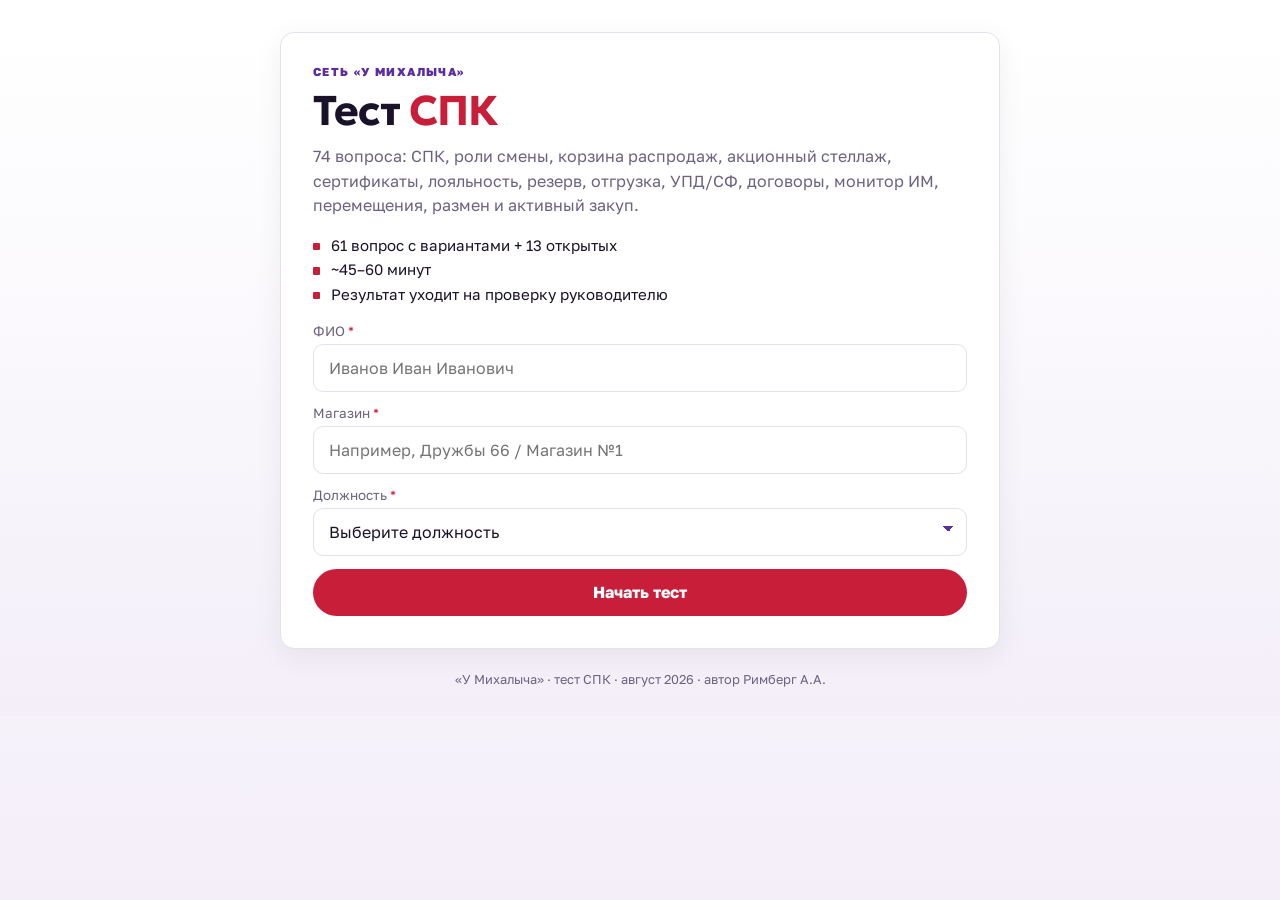
==== index.html @ d1e2302c "Добавить вопросы про корзину распродаж и акционный стеллаж. Темы разнесены по тесту; обновлены счётч" ====
<!DOCTYPE html>
<html lang="ru">
<head>
  <meta charset="UTF-8" />
  <meta name="viewport" content="width=device-width, initial-scale=1" />
  <title>Тест СПК — У Михалыча</title>
  <meta name="description" content="Тест знаний СПК и розницы «У Михалыча»: регламенты управляющего/СПК, кассир, кладовщик, продавец." />
  <link rel="preconnect" href="https://fonts.googleapis.com" />
  <link rel="preconnect" href="https://fonts.gstatic.com" crossorigin />
  <link href="https://fonts.googleapis.com/css2?family=Geologica:wght@600;700&family=Golos+Text:wght@400;500;600;700&display=swap" rel="stylesheet" />
  <link rel="stylesheet" href="styles.css" />
</head>
<body>
  <main class="shell">
    <section id="screen-start" class="panel">
      <p class="eyebrow">Сеть «У Михалыча»</p>
      <h1>Тест <span>СПК</span></h1>
      <p class="lead">
        74 вопроса: СПК, роли смены, корзина распродаж, акционный стеллаж,
        сертификаты, лояльность, резерв, отгрузка, УПД/СФ, договоры, монитор ИМ,
        перемещения, размен и активный закуп.
      </p>
      <ul class="meta">
        <li>61 вопрос с вариантами + 13 открытых</li>
        <li>~45–60 минут</li>
        <li>Результат уходит на проверку руководителю</li>
      </ul>

      <form id="start-form" class="start-form" novalidate>
        <label class="name-field">
          <span>ФИО <em>*</em></span>
          <input id="user-name" type="text" maxlength="100" required placeholder="Иванов Иван Иванович" autocomplete="name" />
        </label>
        <label class="name-field">
          <span>Магазин <em>*</em></span>
          <input id="user-store" type="text" maxlength="100" required placeholder="Например, Дружбы 66 / Магазин №1" autocomplete="organization" />
        </label>
        <label class="name-field">
          <span>Должность <em>*</em></span>
          <select id="user-role" required>
            <option value="" disabled selected>Выберите должность</option>
            <option>СПК</option>
            <option>Продавец-консультант</option>
            <option>Кассир</option>
            <option>Кладовщик</option>
            <option>РТЗ</option>
            <option>Супервайзер</option>
            <option>Другое</option>
          </select>
        </label>
        <p id="form-error" class="form-error hidden">Заполните ФИО, магазин и должность — поля обязательные.</p>
        <button type="submit" class="btn primary" id="btn-start">Начать тест</button>
      </form>
    </section>

    <section id="screen-quiz" class="panel hidden" aria-live="polite">
      <div class="topbar">
        <div class="progress-wrap">
          <div class="progress-bar" id="progress-bar"></div>
        </div>
        <div class="topmeta">
          <span id="q-counter">1 / 67</span>
          <span id="q-topic" class="topic"></span>
        </div>
      </div>
      <div id="q-type" class="q-type mc">Варианты</div>
      <h2 id="q-text"></h2>
      <div id="options" class="options" role="radiogroup"></div>
      <div id="open-wrap" class="open-wrap hidden">
        <textarea id="open-answer" rows="5" placeholder="Напишите ответ своими словами…"></textarea>
        <p class="open-hint">Открытый вопрос: оценивается по ключевым словам из регламента. После теста увидите эталон.</p>
      </div>
      <div class="nav">
        <button type="button" class="btn ghost" id="btn-prev" disabled>Назад</button>
        <button type="button" class="btn primary" id="btn-next" disabled>Далее</button>
      </div>
    </section>

    <section id="screen-result" class="panel hidden">
      <p class="eyebrow">Результат</p>
      <h1 id="score-title">Ваш результат</h1>
      <p class="scoreline"><span id="score-num">0</span><span class="slash">/</span><span id="score-total">67</span></p>
      <p id="score-percent" class="score-percent"></p>
      <p id="score-verdict" class="lead"></p>
      <p id="mail-status" class="mail-status" aria-live="polite"></p>

      <div id="summary-cards" class="summary-cards"></div>
      <h3 class="section-title">По темам</h3>
      <div id="topic-stats" class="topic-stats"></div>
      <div id="weak-block" class="weak-block hidden">
        <h3 class="section-title">Что подтянуть</h3>
        <ul id="weak-list" class="weak-list"></ul>
      </div>
      <h3 class="section-title">Разбор ответов</h3>
      <p class="review-hint">Сначала ошибки и частичные ответы, затем верные. Результат также отправлен на e-mail проверяющего.</p>
      <div id="review" class="review"></div>
      <button type="button" class="btn primary" id="btn-restart">Пройти ещё раз</button>
    </section>
  </main>

  <footer class="foot">«У Михалыча» · тест СПК · август 2026 · автор Римберг А.А.</footer>
  <script src="app.js"></script>
</body>
</html>
---- styles.css ----
:root {
  --bg: #faf8fc;
  --panel: #ffffff;
  --line: #e8e0ef;
  --text: #1a1228;
  --muted: #6b6280;
  --brand: #c81e3a;
  --brand-soft: rgba(200, 30, 58, 0.08);
  --violet: #5b2d9e;
  --violet-soft: #7a4bb8;
  --ok: #1f7a4d;
  --ok-bg: #e8f6ee;
  --bad: #c81e3a;
  --bad-bg: #fdecef;
  --partial: #b45309;
  --partial-bg: #fff7ed;
  --shadow: 0 8px 28px rgba(26, 18, 40, 0.06);
  --radius: 14px;
  --font: "Golos Text", "Segoe UI", sans-serif;
  --display: "Geologica", "Golos Text", sans-serif;
}

* { box-sizing: border-box; }

html, body {
  margin: 0;
  min-height: 100%;
  font-family: var(--font);
  color: var(--text);
  background:
    linear-gradient(180deg, #ffffff 0%, var(--bg) 45%, #f3eef8 100%);
}

.glow { display: none; }

.shell {
  position: relative;
  z-index: 1;
  width: min(720px, calc(100% - 2rem));
  margin: 2rem auto 1rem;
}

.panel {
  background: var(--panel);
  border: 1px solid var(--line);
  border-radius: var(--radius);
  padding: clamp(1.35rem, 3vw, 2rem);
  box-shadow: var(--shadow);
  animation: rise 0.35s ease both;
}

@keyframes rise {
  from { opacity: 0; transform: translateY(8px); }
  to { opacity: 1; transform: none; }
}

.hidden { display: none !important; }

.eyebrow {
  margin: 0 0 0.55rem;
  text-transform: uppercase;
  letter-spacing: 0.12em;
  font-size: 0.72rem;
  font-weight: 800;
  color: var(--violet);
}

h1 {
  font-family: var(--display);
  font-size: clamp(1.85rem, 5vw, 2.6rem);
  line-height: 1.08;
  margin: 0 0 0.7rem;
  letter-spacing: -0.02em;
}

h1 span {
  color: var(--brand);
}

h2 {
  font-family: var(--display);
  font-size: clamp(1.08rem, 3vw, 1.32rem);
  line-height: 1.35;
  margin: 0 0 1rem;
  font-weight: 600;
}

.lead {
  margin: 0 0 1.1rem;
  color: var(--muted);
  font-size: 1rem;
  line-height: 1.55;
}

.meta {
  list-style: none;
  padding: 0;
  margin: 0 0 1.25rem;
  display: grid;
  gap: 0.4rem;
}

.meta li {
  position: relative;
  padding-left: 1.1rem;
  color: var(--text);
  font-size: 0.94rem;
}

.meta li::before {
  content: "";
  position: absolute;
  left: 0;
  top: 0.45rem;
  width: 0.45rem;
  height: 0.45rem;
  border-radius: 1px;
  background: var(--brand);
}

.name-field {
  display: grid;
  gap: 0.35rem;
  margin-bottom: 0.8rem;
}

.name-field span {
  font-size: 0.84rem;
  color: var(--muted);
}

.name-field em {
  color: var(--brand);
  font-style: normal;
}

.start-form { margin-top: 0.3rem; }

.form-error {
  margin: 0 0 0.75rem;
  color: var(--bad);
  font-size: 0.9rem;
}

.mail-status {
  margin: 0 0 1rem;
  padding: 0.65rem 0.85rem;
  border-radius: 10px;
  border: 1px solid var(--line);
  background: #faf8fc;
  color: var(--muted);
  font-size: 0.9rem;
}

.mail-status.ok {
  border-color: color-mix(in srgb, var(--ok) 35%, var(--line));
  background: var(--ok-bg);
  color: var(--ok);
}

.mail-status.bad {
  border-color: color-mix(in srgb, var(--bad) 35%, var(--line));
  background: var(--bad-bg);
  color: var(--bad);
}

input[type="text"],
select,
textarea {
  width: 100%;
  border: 1px solid var(--line);
  background: #fff;
  color: var(--text);
  border-radius: 10px;
  padding: 0.8rem 0.95rem;
  font: inherit;
  outline: none;
  resize: vertical;
}

input[type="text"]:focus,
select:focus,
textarea:focus {
  border-color: var(--violet);
  box-shadow: 0 0 0 3px rgba(91, 45, 158, 0.12);
}

select {
  appearance: none;
  background-image: linear-gradient(45deg, transparent 50%, var(--violet) 50%),
    linear-gradient(135deg, var(--violet) 50%, transparent 50%);
  background-position: calc(100% - 18px) calc(50% - 3px), calc(100% - 12px) calc(50% - 3px);
  background-size: 6px 6px, 6px 6px;
  background-repeat: no-repeat;
  padding-right: 2.2rem;
}

select option { background: #fff; color: var(--text); }

.btn {
  appearance: none;
  border: 0;
  border-radius: 999px;
  padding: 0.85rem 1.25rem;
  font: inherit;
  font-weight: 750;
  cursor: pointer;
  transition: transform 0.12s ease, opacity 0.12s ease;
}

.btn:hover:not(:disabled) { transform: translateY(-1px); }
.btn:disabled { opacity: 0.4; cursor: not-allowed; }

.btn.primary {
  background: var(--brand);
  color: #fff;
  width: 100%;
}

.btn.primary:hover:not(:disabled) {
  background: #a81830;
}

.btn.ghost {
  background: transparent;
  color: var(--text);
  border: 1px solid var(--line);
}

.topbar { margin-bottom: 1rem; }

.progress-wrap {
  height: 6px;
  background: #efeaf5;
  border-radius: 999px;
  overflow: hidden;
  border: 1px solid var(--line);
}

.progress-bar {
  height: 100%;
  width: 0%;
  background: var(--brand);
  transition: width 0.25s ease;
}

.topmeta {
  display: flex;
  justify-content: space-between;
  gap: 1rem;
  margin-top: 0.6rem;
  font-size: 0.88rem;
  color: var(--muted);
}

.topic {
  color: var(--violet);
  font-weight: 750;
}

.q-type {
  margin: 0 0 0.5rem;
  font-size: 0.75rem;
  letter-spacing: 0.04em;
  text-transform: uppercase;
  color: var(--brand);
  font-weight: 750;
}

.options {
  display: grid;
  gap: 0.6rem;
  margin-bottom: 1.2rem;
}

.option {
  text-align: left;
  width: 100%;
  border: 1px solid var(--line);
  background: #fff;
  color: var(--text);
  border-radius: 12px;
  padding: 0.9rem 1rem;
  font: inherit;
  line-height: 1.4;
  cursor: pointer;
  transition: border-color 0.12s ease, background 0.12s ease;
}

.option:hover {
  border-color: color-mix(in srgb, var(--violet) 40%, var(--line));
}

.option.selected {
  border-color: var(--brand);
  background: var(--brand-soft);
}

.open-wrap { margin-bottom: 1.2rem; }
.open-hint {
  margin: 0.4rem 0 0;
  color: var(--muted);
  font-size: 0.84rem;
}

.nav {
  display: grid;
  grid-template-columns: 1fr 1.4fr;
  gap: 0.65rem;
}

.scoreline {
  font-family: var(--display);
  font-size: clamp(2.2rem, 7vw, 3.2rem);
  margin: 0.15rem 0 0.35rem;
  color: var(--brand);
}

.score-percent {
  margin: 0 0 0.8rem;
  font-size: 1rem;
  color: var(--violet);
  font-weight: 700;
}

.section-title {
  font-family: var(--display);
  font-size: 1rem;
  margin: 1.2rem 0 0.6rem;
  color: var(--text);
}

.summary-cards {
  display: grid;
  grid-template-columns: repeat(2, 1fr);
  gap: 0.5rem;
  margin: 0.3rem 0 0.15rem;
}

.summary-card {
  border: 1px solid var(--line);
  border-radius: 10px;
  padding: 0.65rem 0.8rem;
  background: #faf8fc;
}

.summary-card .label {
  display: block;
  font-size: 0.75rem;
  color: var(--muted);
  margin-bottom: 0.15rem;
}

.summary-card .value {
  font-weight: 800;
  font-size: 1.02rem;
  color: var(--violet);
}

.summary-card.ok .value { color: var(--ok); }
.summary-card.bad .value { color: var(--bad); }
.summary-card.partial .value { color: var(--partial); }

.weak-block {
  margin: 0.3rem 0 0.15rem;
  padding: 0.8rem 0.95rem;
  border-radius: 10px;
  border: 1px solid color-mix(in srgb, var(--brand) 25%, var(--line));
  background: var(--bad-bg);
}

.weak-block .section-title { margin-top: 0; }

.weak-list {
  margin: 0;
  padding-left: 1.05rem;
  display: grid;
  gap: 0.4rem;
  font-size: 0.9rem;
  line-height: 1.4;
}

.review-hint {
  margin: 0 0 0.75rem;
  color: var(--muted);
  font-size: 0.86rem;
}

.slash { color: var(--muted); margin: 0 0.12rem; }

.topic-stats {
  display: grid;
  gap: 0.5rem;
  margin: 0 0 0.5rem;
}

.topic-row {
  display: grid;
  grid-template-columns: 1fr auto;
  gap: 0.5rem;
  padding: 0.65rem 0.8rem;
  border: 1px solid var(--line);
  border-radius: 10px;
  background: #faf8fc;
  font-size: 0.9rem;
}

.topic-row strong { color: var(--violet); }

.review {
  display: grid;
  gap: 0.65rem;
  margin-bottom: 1.2rem;
}

.review-item {
  border: 1px solid var(--line);
  border-radius: 10px;
  padding: 0.8rem 0.9rem;
  background: #fff;
  font-size: 0.9rem;
  line-height: 1.45;
}

.review-item.ok { background: var(--ok-bg); border-color: color-mix(in srgb, var(--ok) 30%, var(--line)); }
.review-item.bad { background: var(--bad-bg); border-color: color-mix(in srgb, var(--bad) 30%, var(--line)); }
.review-item.partial { background: var(--partial-bg); border-color: color-mix(in srgb, var(--partial) 30%, var(--line)); }

.mark {
  font-weight: 800;
  margin-bottom: 0.3rem;
  font-size: 0.78rem;
  letter-spacing: 0.03em;
  text-transform: uppercase;
}

.review-item.ok .mark { color: var(--ok); }
.review-item.bad .mark { color: var(--bad); }
.review-item.partial .mark { color: var(--partial); }

.review-item .q-topic {
  display: inline-block;
  margin-left: 0.3rem;
  padding: 0.12rem 0.4rem;
  border-radius: 999px;
  background: rgba(91, 45, 158, 0.08);
  color: var(--violet);
  font-size: 0.7rem;
  font-weight: 800;
  text-transform: none;
  letter-spacing: 0;
}

.kw-row {
  display: flex;
  flex-wrap: wrap;
  gap: 0.3rem;
  margin-top: 0.5rem;
}

.kw {
  font-size: 0.72rem;
  font-weight: 700;
  padding: 0.18rem 0.4rem;
  border-radius: 999px;
  border: 1px solid var(--line);
}

.kw.hit {
  background: var(--ok-bg);
  border-color: color-mix(in srgb, var(--ok) 35%, var(--line));
  color: var(--ok);
}

.kw.miss {
  background: #fff;
  color: var(--muted);
}

.opt-line {
  margin-top: 0.3rem;
  font-size: 0.88rem;
}

.muted { color: var(--muted); margin-top: 0.35rem; }
.sample { margin-top: 0.4rem; color: var(--text); }

.foot {
  text-align: center;
  color: var(--muted);
  font-size: 0.8rem;
  padding: 0.4rem 1rem 1.8rem;
}

@media (max-width: 560px) {
  .nav { grid-template-columns: 1fr; }
  .shell { margin-top: 1.2rem; }
  .summary-cards { grid-template-columns: 1fr; }
}
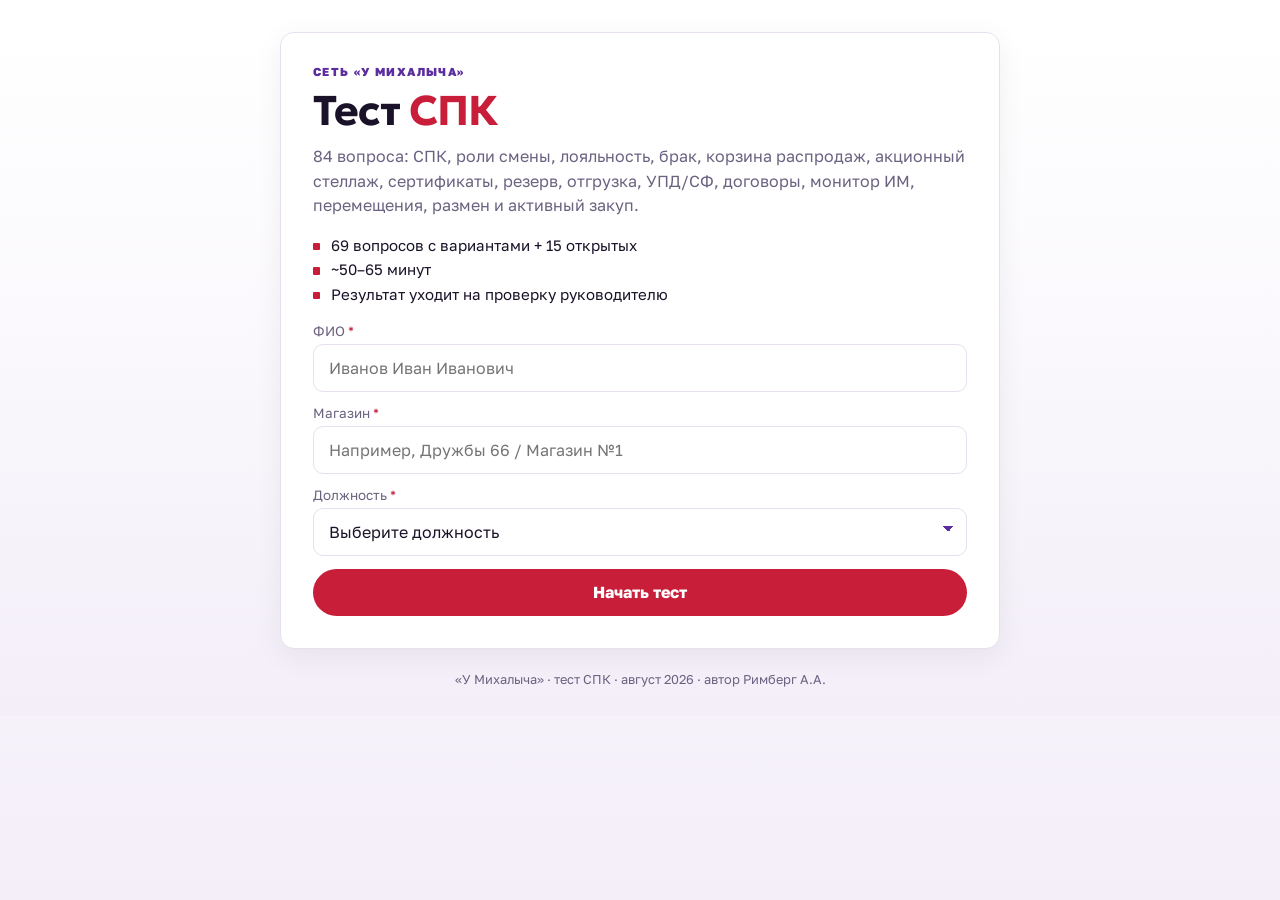
==== commit 4d1e36aa: "Добавить вопросы по системе лояльности и работе с браком. Срок бонусов, % оплаты, баланс; акты брака" ====
--- a/index.html
+++ b/index.html
@@ -16,13 +16,13 @@
       <p class="eyebrow">Сеть «У Михалыча»</p>
       <h1>Тест <span>СПК</span></h1>
       <p class="lead">
-        74 вопроса: СПК, роли смены, корзина распродаж, акционный стеллаж,
-        сертификаты, лояльность, резерв, отгрузка, УПД/СФ, договоры, монитор ИМ,
+        84 вопроса: СПК, роли смены, лояльность, брак, корзина распродаж, акционный стеллаж,
+        сертификаты, резерв, отгрузка, УПД/СФ, договоры, монитор ИМ,
         перемещения, размен и активный закуп.
       </p>
       <ul class="meta">
-        <li>61 вопрос с вариантами + 13 открытых</li>
-        <li>~45–60 минут</li>
+        <li>69 вопросов с вариантами + 15 открытых</li>
+        <li>~50–65 минут</li>
         <li>Результат уходит на проверку руководителю</li>
       </ul>
 
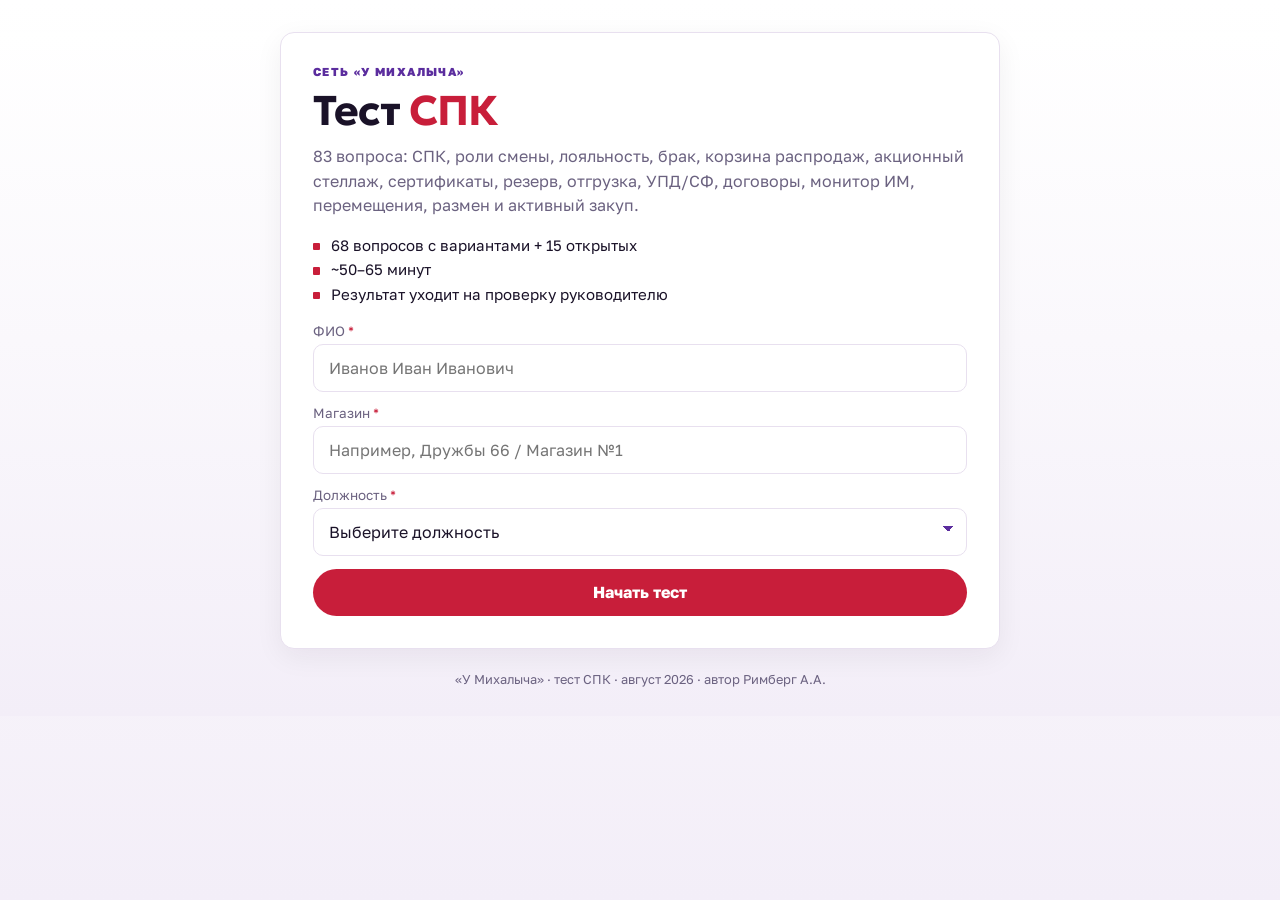
==== commit 20b7a790: "Исправить вопрос по минус-остаткам, убрать дубль пятиминутки и сертификатов. Алгоритм минуса: приёмк" ====
--- a/index.html
+++ b/index.html
@@ -16,12 +16,12 @@
       <p class="eyebrow">Сеть «У Михалыча»</p>
       <h1>Тест <span>СПК</span></h1>
       <p class="lead">
-        84 вопроса: СПК, роли смены, лояльность, брак, корзина распродаж, акционный стеллаж,
+        83 вопроса: СПК, роли смены, лояльность, брак, корзина распродаж, акционный стеллаж,
         сертификаты, резерв, отгрузка, УПД/СФ, договоры, монитор ИМ,
         перемещения, размен и активный закуп.
       </p>
       <ul class="meta">
-        <li>69 вопросов с вариантами + 15 открытых</li>
+        <li>68 вопросов с вариантами + 15 открытых</li>
         <li>~50–65 минут</li>
         <li>Результат уходит на проверку руководителю</li>
       </ul>
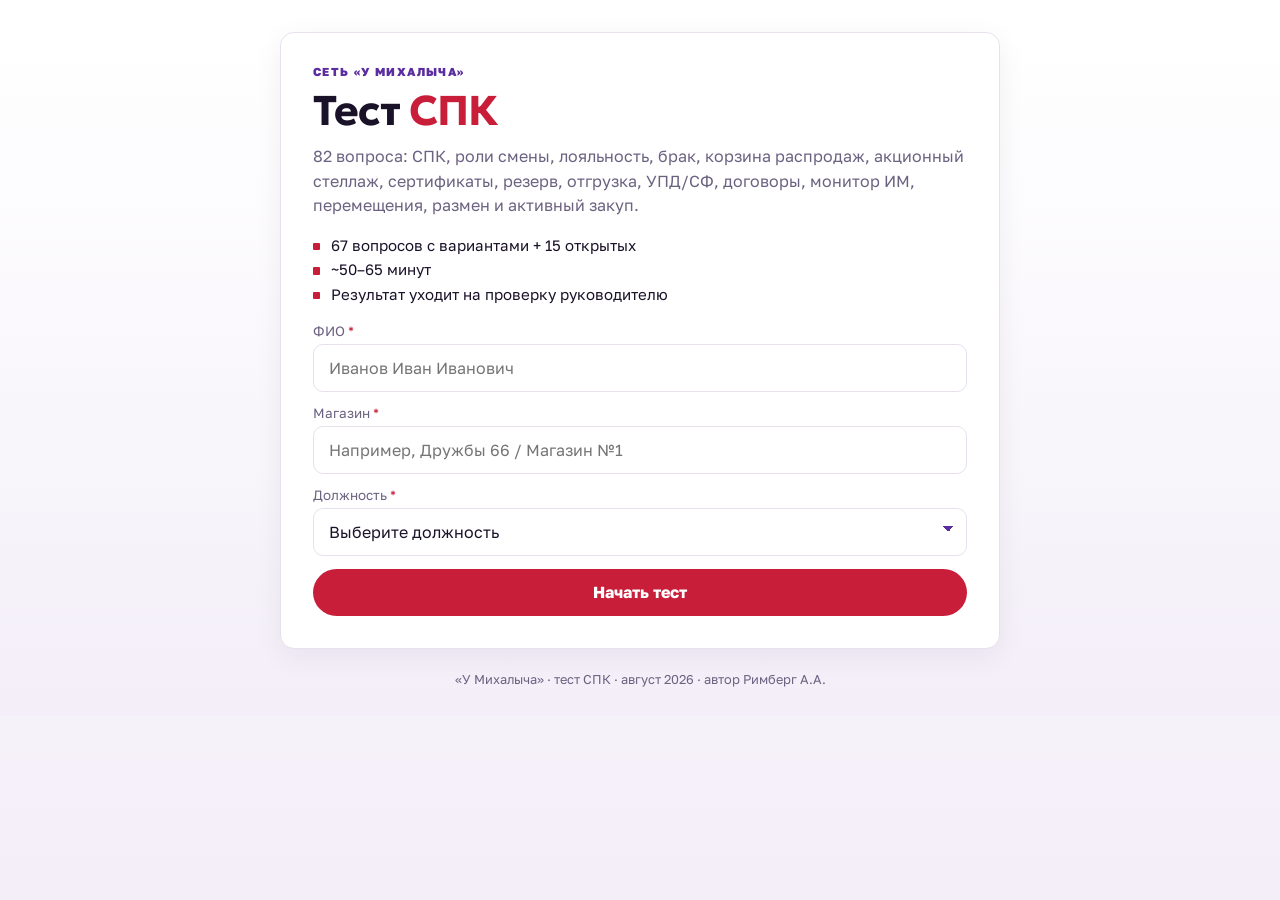
==== commit 444eacea: "Уточнить вопросы 16, 32, 33 и убрать вопрос про маршрут обхода. Пустые крючки — конкретный алгоритм;" ====
--- a/index.html
+++ b/index.html
@@ -16,12 +16,12 @@
       <p class="eyebrow">Сеть «У Михалыча»</p>
       <h1>Тест <span>СПК</span></h1>
       <p class="lead">
-        83 вопроса: СПК, роли смены, лояльность, брак, корзина распродаж, акционный стеллаж,
+        82 вопроса: СПК, роли смены, лояльность, брак, корзина распродаж, акционный стеллаж,
         сертификаты, резерв, отгрузка, УПД/СФ, договоры, монитор ИМ,
         перемещения, размен и активный закуп.
       </p>
       <ul class="meta">
-        <li>68 вопросов с вариантами + 15 открытых</li>
+        <li>67 вопросов с вариантами + 15 открытых</li>
         <li>~50–65 минут</li>
         <li>Результат уходит на проверку руководителю</li>
       </ul>
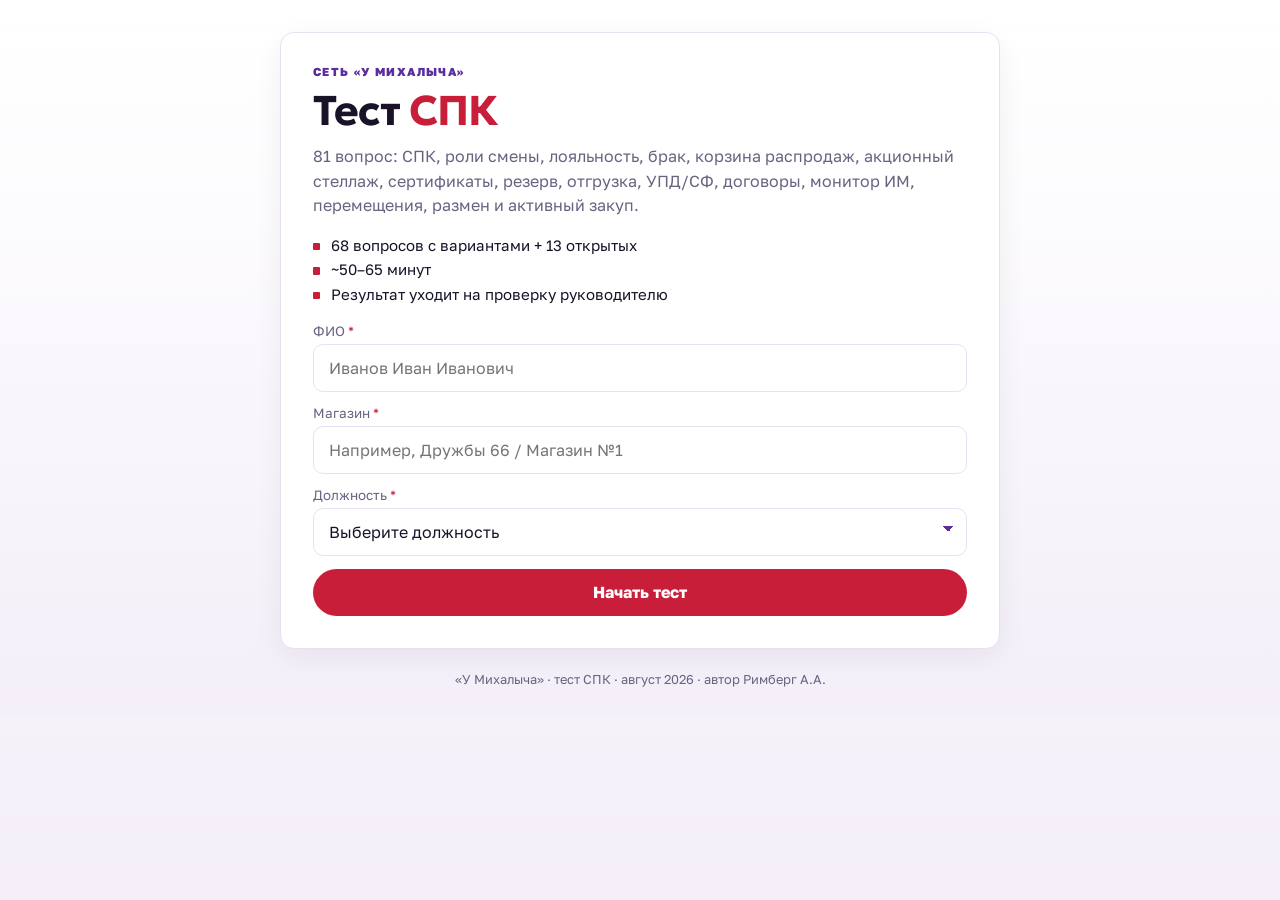
==== commit b9082c14: "Обновить вопросы и усилить доставку результатов на почту. Документы ЮЛ, правки формулировок, подчине" ====
--- a/index.html
+++ b/index.html
@@ -16,12 +16,12 @@
       <p class="eyebrow">Сеть «У Михалыча»</p>
       <h1>Тест <span>СПК</span></h1>
       <p class="lead">
-        82 вопроса: СПК, роли смены, лояльность, брак, корзина распродаж, акционный стеллаж,
+        81 вопрос: СПК, роли смены, лояльность, брак, корзина распродаж, акционный стеллаж,
         сертификаты, резерв, отгрузка, УПД/СФ, договоры, монитор ИМ,
         перемещения, размен и активный закуп.
       </p>
       <ul class="meta">
-        <li>67 вопросов с вариантами + 15 открытых</li>
+        <li>68 вопросов с вариантами + 13 открытых</li>
         <li>~50–65 минут</li>
         <li>Результат уходит на проверку руководителю</li>
       </ul>
--- a/styles.css
+++ b/styles.css
@@ -164,6 +164,20 @@
   color: var(--bad);
 }
 
+.mail-status .linkish,
+.mail-status a {
+  appearance: none;
+  border: 0;
+  background: none;
+  padding: 0;
+  margin: 0;
+  font: inherit;
+  font-weight: 700;
+  color: var(--violet);
+  text-decoration: underline;
+  cursor: pointer;
+}
+
 input[type="text"],
 select,
 textarea {
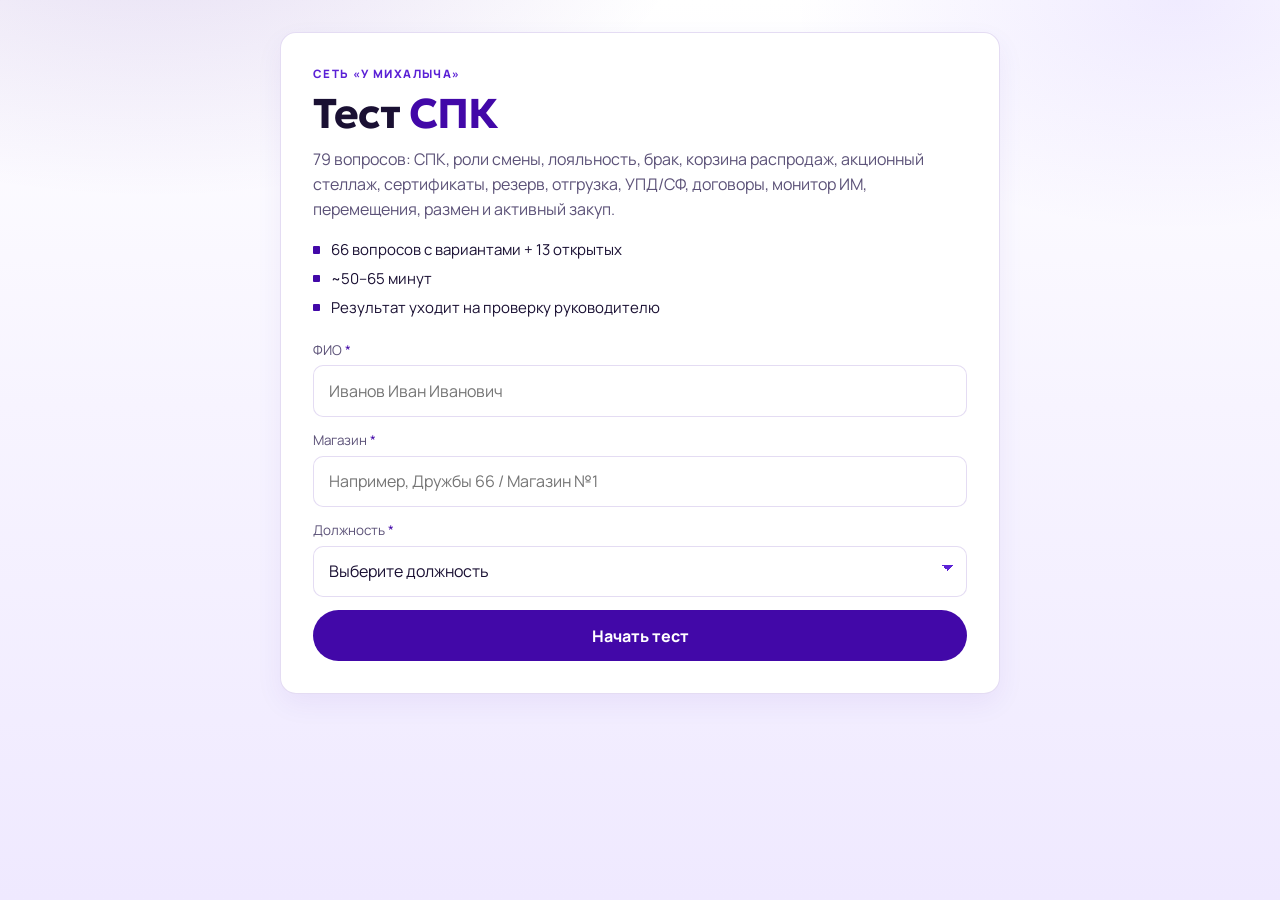
==== commit 3f9ab878: "Убрать два вопроса и перевести тест в фиолетовый стиль «У Михалыча». Без красного; формулировка про " ====
--- a/index.html
+++ b/index.html
@@ -7,21 +7,22 @@
   <meta name="description" content="Тест знаний СПК и розницы «У Михалыча»: регламенты управляющего/СПК, кассир, кладовщик, продавец." />
   <link rel="preconnect" href="https://fonts.googleapis.com" />
   <link rel="preconnect" href="https://fonts.gstatic.com" crossorigin />
-  <link href="https://fonts.googleapis.com/css2?family=Geologica:wght@600;700&family=Golos+Text:wght@400;500;600;700&display=swap" rel="stylesheet" />
+  <link href="https://fonts.googleapis.com/css2?family=Geologica:wght@600;700&family=Manrope:wght@400;600;700;800&display=swap" rel="stylesheet" />
   <link rel="stylesheet" href="styles.css" />
 </head>
 <body>
+  <div class="bg-glow" aria-hidden="true"></div>
   <main class="shell">
     <section id="screen-start" class="panel">
       <p class="eyebrow">Сеть «У Михалыча»</p>
       <h1>Тест <span>СПК</span></h1>
       <p class="lead">
-        81 вопрос: СПК, роли смены, лояльность, брак, корзина распродаж, акционный стеллаж,
+        79 вопросов: СПК, роли смены, лояльность, брак, корзина распродаж, акционный стеллаж,
         сертификаты, резерв, отгрузка, УПД/СФ, договоры, монитор ИМ,
         перемещения, размен и активный закуп.
       </p>
       <ul class="meta">
-        <li>68 вопросов с вариантами + 13 открытых</li>
+        <li>66 вопросов с вариантами + 13 открытых</li>
         <li>~50–65 минут</li>
         <li>Результат уходит на проверку руководителю</li>
       </ul>
--- a/styles.css
+++ b/styles.css
@@ -1,23 +1,23 @@
 :root {
-  --bg: #faf8fc;
+  --bg: #f7f4ff;
   --panel: #ffffff;
-  --line: #e8e0ef;
-  --text: #1a1228;
-  --muted: #6b6280;
-  --brand: #c81e3a;
-  --brand-soft: rgba(200, 30, 58, 0.08);
-  --violet: #5b2d9e;
-  --violet-soft: #7a4bb8;
+  --line: rgba(66, 8, 168, 0.14);
+  --text: #1a1033;
+  --muted: #5c5278;
+  --brand: #4208a8;
+  --brand-soft: rgba(66, 8, 168, 0.08);
+  --violet: #5b21d6;
+  --violet-soft: #6b3dff;
   --ok: #1f7a4d;
   --ok-bg: #e8f6ee;
-  --bad: #c81e3a;
-  --bad-bg: #fdecef;
-  --partial: #b45309;
-  --partial-bg: #fff7ed;
-  --shadow: 0 8px 28px rgba(26, 18, 40, 0.06);
-  --radius: 14px;
-  --font: "Golos Text", "Segoe UI", sans-serif;
-  --display: "Geologica", "Golos Text", sans-serif;
+  --bad: #5b21d6;
+  --bad-bg: #efe9ff;
+  --partial: #9a6700;
+  --partial-bg: #fff6df;
+  --shadow: 0 10px 28px rgba(66, 8, 168, 0.06);
+  --radius: 16px;
+  --font: "Manrope", system-ui, sans-serif;
+  --display: "Geologica", "Manrope", sans-serif;
 }
 
 * { box-sizing: border-box; }
@@ -27,8 +27,19 @@
   min-height: 100%;
   font-family: var(--font);
   color: var(--text);
+  background: var(--bg);
+  line-height: 1.5;
+}
+
+.bg-glow {
+  position: fixed;
+  inset: 0;
+  pointer-events: none;
+  z-index: 0;
   background:
-    linear-gradient(180deg, #ffffff 0%, var(--bg) 45%, #f3eef8 100%);
+    radial-gradient(900px 480px at 12% -10%, rgba(66, 8, 168, 0.14), transparent 60%),
+    radial-gradient(700px 420px at 92% 0%, rgba(107, 61, 255, 0.1), transparent 55%),
+    linear-gradient(180deg, #ffffff 0%, #f7f4ff 45%, #efe9ff 100%);
 }
 
 .glow { display: none; }
@@ -232,7 +243,7 @@
 }
 
 .btn.primary:hover:not(:disabled) {
-  background: #a81830;
+  background: #5b21d6;
 }
 
 .btn.ghost {
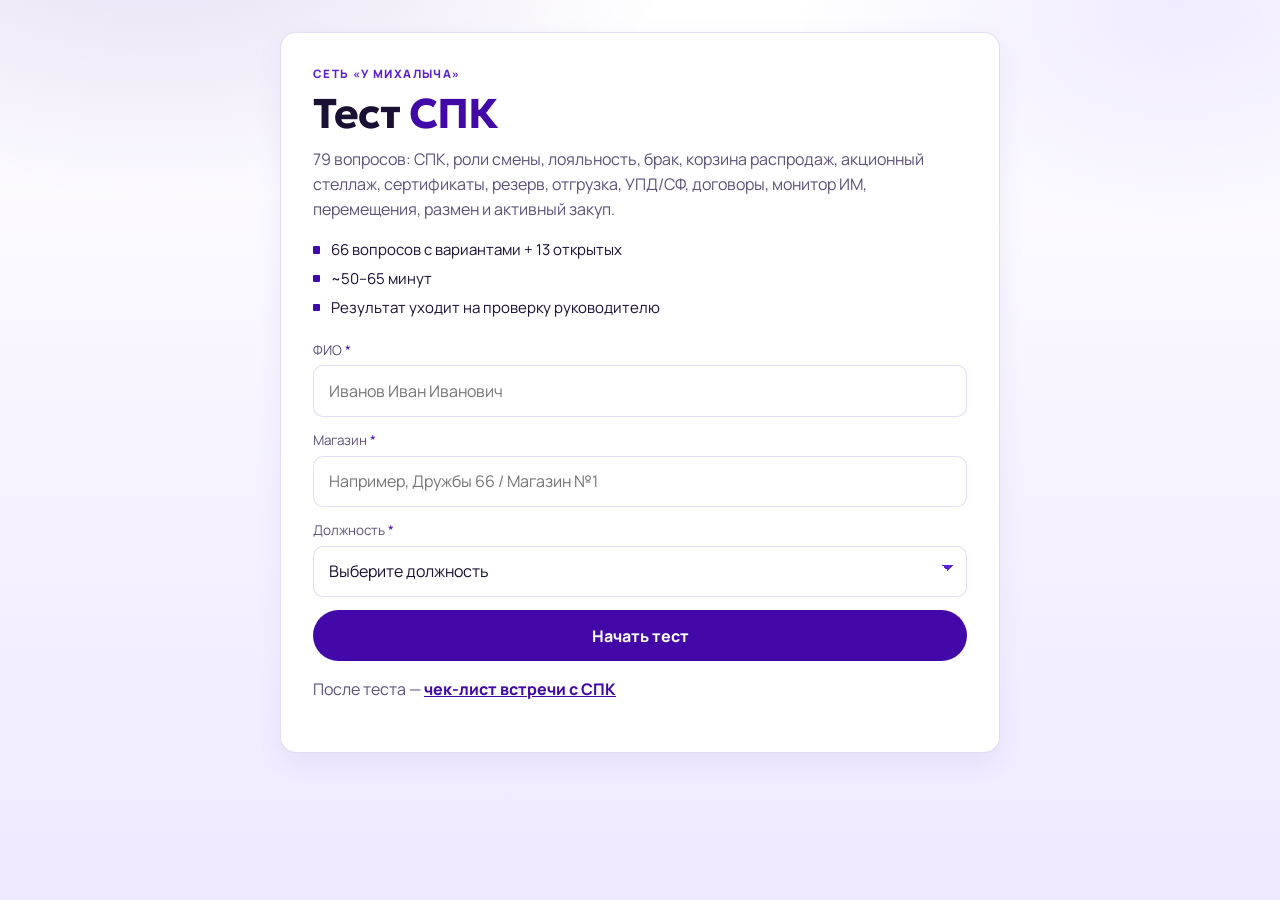
==== commit 99d109a1: "Publish the post-test SPK checklist as a branded GitHub Pages form. Co-authored-by: Cursor <cursorag" ====
--- a/index.html
+++ b/index.html
@@ -52,6 +52,9 @@
         <p id="form-error" class="form-error hidden">Заполните ФИО, магазин и должность — поля обязательные.</p>
         <button type="submit" class="btn primary" id="btn-start">Начать тест</button>
       </form>
+      <p class="lead" style="margin-top:1rem">
+        После теста — <a href="checklist.html">чек-лист встречи с СПК</a>
+      </p>
     </section>
 
     <section id="screen-quiz" class="panel hidden" aria-live="polite">
@@ -96,6 +99,9 @@
       <p class="review-hint">Сначала ошибки и частичные ответы, затем верные. Результат также отправлен на e-mail проверяющего.</p>
       <div id="review" class="review"></div>
       <button type="button" class="btn primary" id="btn-restart">Пройти ещё раз</button>
+      <p class="lead" style="margin-top:1rem">
+        Дальше на встрече: <a href="checklist.html">чек-лист после тестирования СПК</a>
+      </p>
     </section>
   </main>
 
--- a/styles.css
+++ b/styles.css
@@ -510,6 +510,8 @@
 .muted { color: var(--muted); margin-top: 0.35rem; }
 .sample { margin-top: 0.4rem; color: var(--text); }
 
+a { color: var(--brand); font-weight: 750; }
+
 .foot {
   text-align: center;
   color: var(--muted);
